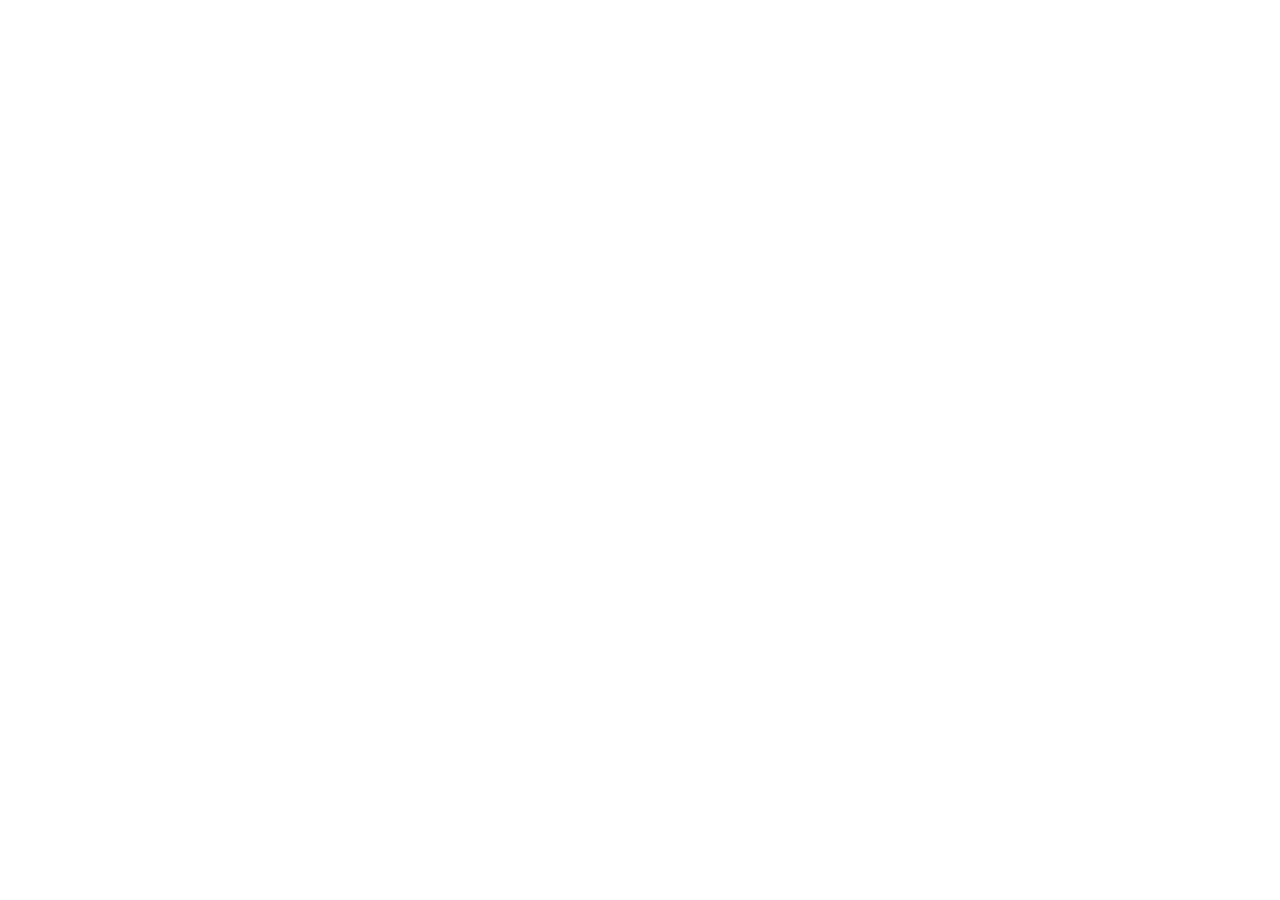
==== about.html @ f106d26b "Init : création du dépôt, arborescence des fichiers et structure HTML de base" ====
<!DOCTYPE html>
<html lang="fr">
<head>
 <meta charset="UTF-8">
 <meta name="viewport" content="width=device-width, initial-scale=1.0">
 <title>AfriTalent — A propos</title>
 <!-- Bootstrap 5 via CDN : feuille de style -->
 <link
href="https://cdn.jsdelivr.net/npm/bootstrap@5.3.0/dist/css/bootstrap.min.css"
rel="stylesheet">
 <!-- Votre feuille de style personnelle -->
 <link rel="stylesheet" href="css/style.css">
</head>
<body>
 <!-- Le contenu de la page sera ajoute ici -->
 <!-- Bootstrap 5 via CDN : script JavaScript -->
 <script
src="https://cdn.jsdelivr.net/npm/bootstrap@5.3.0/dist/js/bootstrap.bundle.min.js"
></script>
 <!-- Votre script JavaScript -->
 <script src="js/main.js"></script>
 </body>
</html>
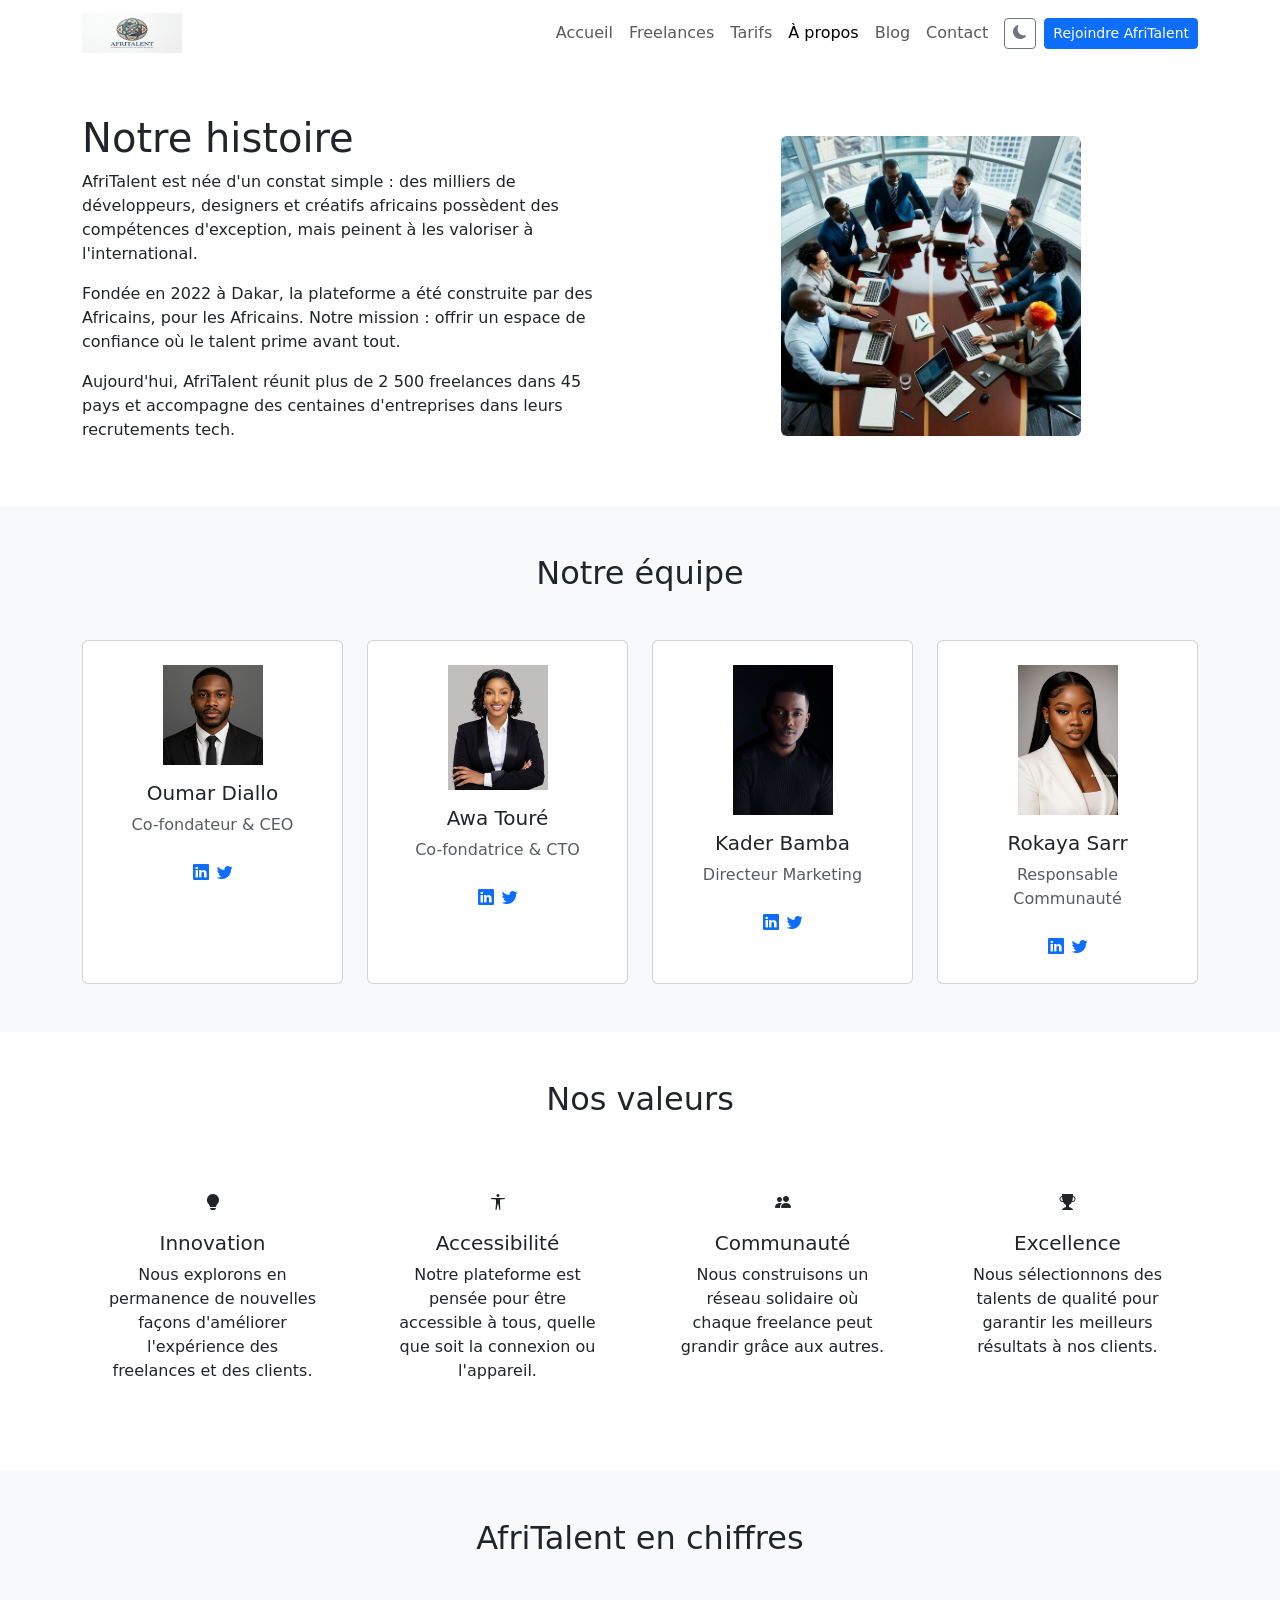
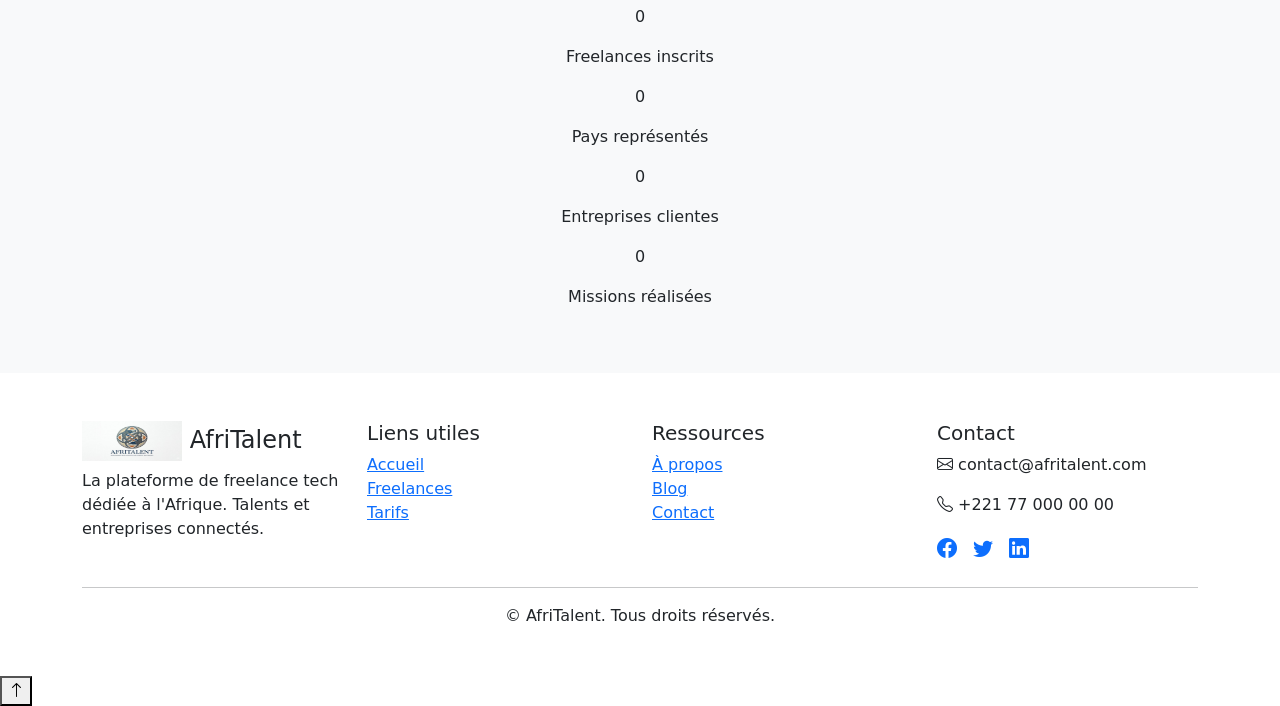
==== commit a8c718fd: "HTML : structure complète des 5 pages avec sections et contenu texte" ====
--- a/about.html
+++ b/about.html
@@ -1,23 +1,265 @@
 <!DOCTYPE html>
+
 <html lang="fr">
 <head>
- <meta charset="UTF-8">
- <meta name="viewport" content="width=device-width, initial-scale=1.0">
- <title>AfriTalent — A propos</title>
- <!-- Bootstrap 5 via CDN : feuille de style -->
- <link
-href="https://cdn.jsdelivr.net/npm/bootstrap@5.3.0/dist/css/bootstrap.min.css"
-rel="stylesheet">
- <!-- Votre feuille de style personnelle -->
- <link rel="stylesheet" href="css/style.css">
+  <meta charset="UTF-8">
+  <meta name="viewport" content="width=device-width, initial-scale=1.0">
+  <title>AfriTalent — À propos</title>
+
+  <link href="https://cdn.jsdelivr.net/npm/bootstrap@5.3.0/dist/css/bootstrap.min.css" rel="stylesheet">
+  <link href="https://cdn.jsdelivr.net/npm/bootstrap-icons@1.11.0/font/bootstrap-icons.css" rel="stylesheet">
+  <link href="https://fonts.googleapis.com/css2?family=Poppins:wght@600;700&family=Lato:wght@400;700&display=swap" rel="stylesheet">
+  <link rel="stylesheet" href="css/style.css">
 </head>
 <body>
- <!-- Le contenu de la page sera ajoute ici -->
- <!-- Bootstrap 5 via CDN : script JavaScript -->
- <script
-src="https://cdn.jsdelivr.net/npm/bootstrap@5.3.0/dist/js/bootstrap.bundle.min.js"
-></script>
- <!-- Votre script JavaScript -->
- <script src="js/main.js"></script>
- </body>
+
+ 
+
+ <nav class="navbar navbar-expand-lg" id="navbar">
+    <div class="container">
+          <a class="navbar-brand d-flex align-items-center gap-2" href="about.html">
+            <img src="images/WhatsApp Image 2026-04-07 at 17.41.24.jpeg" width="100" height="40" alt="Logo AfriTalent" />
+          </a>
+      </a>
+      <button
+        class="navbar-toggler"
+        type="button"
+        data-bs-toggle="collapse"
+        data-bs-target="#navMenu"
+        aria-controls="navMenu"
+        aria-expanded="false"
+        aria-label="Ouvrir le menu">
+        <span class="navbar-toggler-icon"></span>
+      </button>
+      <div class="collapse navbar-collapse" id="navMenu">
+        <ul class="navbar-nav ms-auto align-items-lg-center">
+          <li class="nav-item"><a class="nav-link" href="index.html">Accueil</a></li>
+          <li class="nav-item"><a class="nav-link" href="freelances.html">Freelances</a></li>
+          <li class="nav-item"><a class="nav-link" href="tarifs.html">Tarifs</a></li>
+          <li class="nav-item"><a class="nav-link active" href="about.html">À propos</a></li>
+          <li class="nav-item"><a class="nav-link" href="index.html#blog">Blog</a></li>
+          <li class="nav-item"><a class="nav-link" href="contact.html">Contact</a></li>
+          <li class="nav-item ms-lg-2">
+            <button id="darkModeToggle" class="btn btn-sm btn-outline-secondary" aria-label="Activer le mode sombre">
+              <i class="bi bi-moon-fill"></i>
+            </button>
+          </li>
+          <li class="nav-item ms-lg-2">
+            <a href="contact.html" class="btn btn-primary btn-sm">Rejoindre AfriTalent</a>
+          </li>
+        </ul>
+      </div>
+    </div>
+  </nav>
+ 
+  <main>
+
+
+<section id="notre-histoire" class="py-5">
+  <div class="container">
+    <div class="row align-items-center g-5">
+
+     
+      <div class="col-lg-6">
+        <h1 class="section-titre">Notre histoire</h1>
+        <p>AfriTalent est née d'un constat simple : des milliers de développeurs, designers et créatifs africains possèdent des compétences d'exception, mais peinent à les valoriser à l'international.</p>
+        <p>Fondée en 2022 à Dakar, la plateforme a été construite par des Africains, pour les Africains. Notre mission : offrir un espace de confiance où le talent prime avant tout.</p>
+        <p>Aujourd'hui, AfriTalent réunit plus de 2 500 freelances dans 45 pays et accompagne des centaines d'entreprises dans leurs recrutements tech.</p>
+      </div>
+
+     
+      <div class="col-lg-6 text-center">
+        <img
+          src="images/37081ba71fe676dae36eb520a37b9ba0.jpg"
+          width="300"
+          class="img-fluid rounded">
+      </div>
+
+    </div>
+  </div>
+</section>
+
+<section id="equipe" class="py-5 bg-light">
+  <div class="container">
+
+    <h2 class="section-titre text-center mb-5">Notre équipe</h2>
+
+    <div class="row g-4 justify-content-center">
+
+      
+      <div class="col-12 col-sm-6 col-md-3">
+        <div class="card carte-equipe text-center p-4 h-100">
+          <img src="images/78a49037be202bfa335fef1cf9e3718f.jpg" width="100" class="avatar-equipe mx-auto">
+          <h3 class="h5 mt-3">Oumar Diallo</h3>
+          <p class="text-muted">Co-fondateur & CEO</p>
+          <div class="d-flex justify-content-center gap-2 mt-2">
+            <a href="#" aria-label="LinkedIn de Oumar Diallo"><i class="bi bi-linkedin"></i></a>
+            <a href="#" aria-label="Twitter de Oumar Diallo"><i class="bi bi-twitter"></i></a>
+          </div>
+        </div>
+      </div>
+
+      <div class="col-12 col-sm-6 col-md-3">
+        <div class="card carte-equipe text-center p-4 h-100">
+          <img src="images/83b36988547b4e469c51b1bd72244a81.jpg" width="100" class="avatar-equipe mx-auto">
+          <h3 class="h5 mt-3">Awa Touré</h3>
+          <p class="text-muted">Co-fondatrice & CTO</p>
+          <div class="d-flex justify-content-center gap-2 mt-2">
+            <a href="#" aria-label="LinkedIn de Awa Touré"><i class="bi bi-linkedin"></i></a>
+            <a href="#" aria-label="Twitter de Awa Touré"><i class="bi bi-twitter"></i></a>
+          </div>
+        </div>
+      </div>
+
+      
+      <div class="col-12 col-sm-6 col-md-3">
+        <div class="card carte-equipe text-center p-4 h-100">
+          <img src="images/c1a7aeb50eb91ceb8b17fdafae41c72e.jpg" width="100" class="avatar-equipe mx-auto">
+          <h3 class="h5 mt-3">Kader Bamba</h3>
+          <p class="text-muted">Directeur Marketing</p>
+          <div class="d-flex justify-content-center gap-2 mt-2">
+            <a href="#" aria-label="LinkedIn de Kader Bamba"><i class="bi bi-linkedin"></i></a>
+            <a href="#" aria-label="Twitter de Kader Bamba"><i class="bi bi-twitter"></i></a>
+          </div>
+        </div>
+      </div>
+
+     
+      <div class="col-12 col-sm-6 col-md-3">
+        <div class="card carte-equipe text-center p-4 h-100">
+          <img src="images/bd002c3fc8a3ac8dc9d9a5e6d3c851af.jpg" width="100" class="avatar-equipe mx-auto">
+          <h3 class="h5 mt-3">Rokaya Sarr</h3>
+          <p class="text-muted">Responsable Communauté</p>
+          <div class="d-flex justify-content-center gap-2 mt-2">
+            <a href="#" aria-label="LinkedIn de Rokia Sanogo"><i class="bi bi-linkedin"></i></a>
+            <a href="#" aria-label="Twitter de Rokia Sanogo"><i class="bi bi-twitter"></i></a>
+          </div>
+        </div>
+      </div>
+
+    </div>
+
+  </div>
+</section>
+
+<section id="valeurs" class="py-5">
+  <div class="container">
+
+    <h2 class="section-titre text-center mb-5">Nos valeurs</h2>
+
+    <div class="row g-4 text-center">
+
+      <div class="col-12 col-sm-6 col-md-3">
+        <div class="carte-valeur p-4">
+          <i class="bi bi-lightbulb-fill valeur-icon"></i>
+          <h3 class="h5 mt-3">Innovation</h3>
+          <p>Nous explorons en permanence de nouvelles façons d'améliorer l'expérience des freelances et des clients.</p>
+        </div>
+      </div>
+
+      <div class="col-12 col-sm-6 col-md-3">
+        <div class="carte-valeur p-4">
+          <i class="bi bi-universal-access valeur-icon"></i>
+          <h3 class="h5 mt-3">Accessibilité</h3>
+          <p>Notre plateforme est pensée pour être accessible à tous, quelle que soit la connexion ou l'appareil.</p>
+        </div>
+      </div>
+
+      <div class="col-12 col-sm-6 col-md-3">
+        <div class="carte-valeur p-4">
+          <i class="bi bi-people-fill valeur-icon"></i>
+          <h3 class="h5 mt-3">Communauté</h3>
+          <p>Nous construisons un réseau solidaire où chaque freelance peut grandir grâce aux autres.</p>
+        </div>
+      </div>
+
+      <div class="col-12 col-sm-6 col-md-3">
+        <div class="carte-valeur p-4">
+          <i class="bi bi-trophy-fill valeur-icon"></i>
+          <h3 class="h5 mt-3">Excellence</h3>
+          <p>Nous sélectionnons des talents de qualité pour garantir les meilleurs résultats à nos clients.</p>
+        </div>
+      </div>
+
+    </div>
+
+  </div>
+</section>
+
+<section id="chiffres" class="py-5 bg-light">
+  <div class="container">
+
+    <h2 class="section-titre text-center mb-5">AfriTalent en chiffres</h2>
+    <div class="bento-grid">
+      <div class="bento-card bento-large text-center">
+        <p class="stat-nombre" data-cible="2500">0</p>
+        <p class="stat-label">Freelances inscrits</p>
+      </div>
+      <div class="bento-card text-center">
+        <p class="stat-nombre" data-cible="45">0</p>
+        <p class="stat-label">Pays représentés</p>
+      </div>
+      <div class="bento-card text-center">
+        <p class="stat-nombre" data-cible="800">0</p>
+        <p class="stat-label">Entreprises clientes</p>
+      </div>
+      <div class="bento-card bento-large text-center">
+        <p class="stat-nombre" data-cible="12000">0</p>
+        <p class="stat-label">Missions réalisées</p>
+      </div>
+    </div>
+
+  </div>
+</section>
+  </main>
+
+  <footer class="py-5">
+    <div class="container">
+      <div class="row g-4">
+         <div class="col-12 col-md-3">
+          <h4><img src="images/WhatsApp Image 2026-04-07 at 17.41.24.jpeg" width="100" height="40" alt="Logo AfriTalent" /> AfriTalent</h4>
+          <p>La plateforme de freelance tech dédiée à l'Afrique. Talents et entreprises connectés.</p>
+        </div>
+        <div class="col-6 col-md-3">
+          <h5>Liens utiles</h5>
+          <ul class="list-unstyled">
+            <li><a href="index.html">Accueil</a></li>
+            <li><a href="freelances.html">Freelances</a></li>
+            <li><a href="tarifs.html">Tarifs</a></li>
+          </ul>
+        </div>
+        <div class="col-6 col-md-3">
+          <h5>Ressources</h5>
+          <ul class="list-unstyled">
+            <li><a href="about.html">À propos</a></li>
+            <li><a href="index.html#blog">Blog</a></li>
+            <li><a href="contact.html">Contact</a></li>
+          </ul>
+        </div>
+        <div class="col-12 col-md-3">
+          <h5>Contact</h5>
+          <p><i class="bi bi-envelope"></i> contact@afritalent.com</p>
+          <p><i class="bi bi-telephone"></i> +221 77 000 00 00</p>
+          <div class="d-flex gap-3 mt-2">
+            <a href="#" aria-label="Facebook AfriTalent"><i class="bi bi-facebook fs-5"></i></a>
+            <a href="#" aria-label="Twitter AfriTalent"><i class="bi bi-twitter fs-5"></i></a>
+            <a href="#" aria-label="LinkedIn AfriTalent"><i class="bi bi-linkedin fs-5"></i></a>
+          </div>
+        </div>
+      </div>
+      <hr class="mt-4">
+      <p class="text-center mb-0">© <span id="annee"></span> AfriTalent. Tous droits réservés.</p>
+    </div>
+  </footer>
+
+
+  <button id="btnHaut" aria-label="Retour en haut de page">
+    <i class="bi bi-arrow-up"></i>
+  </button>
+
+  <script src="https://cdn.jsdelivr.net/npm/bootstrap@5.3.0/dist/js/bootstrap.bundle.min.js"></script>
+
+  <script src="js/main.js"></script>
+
+</body>
 </html>
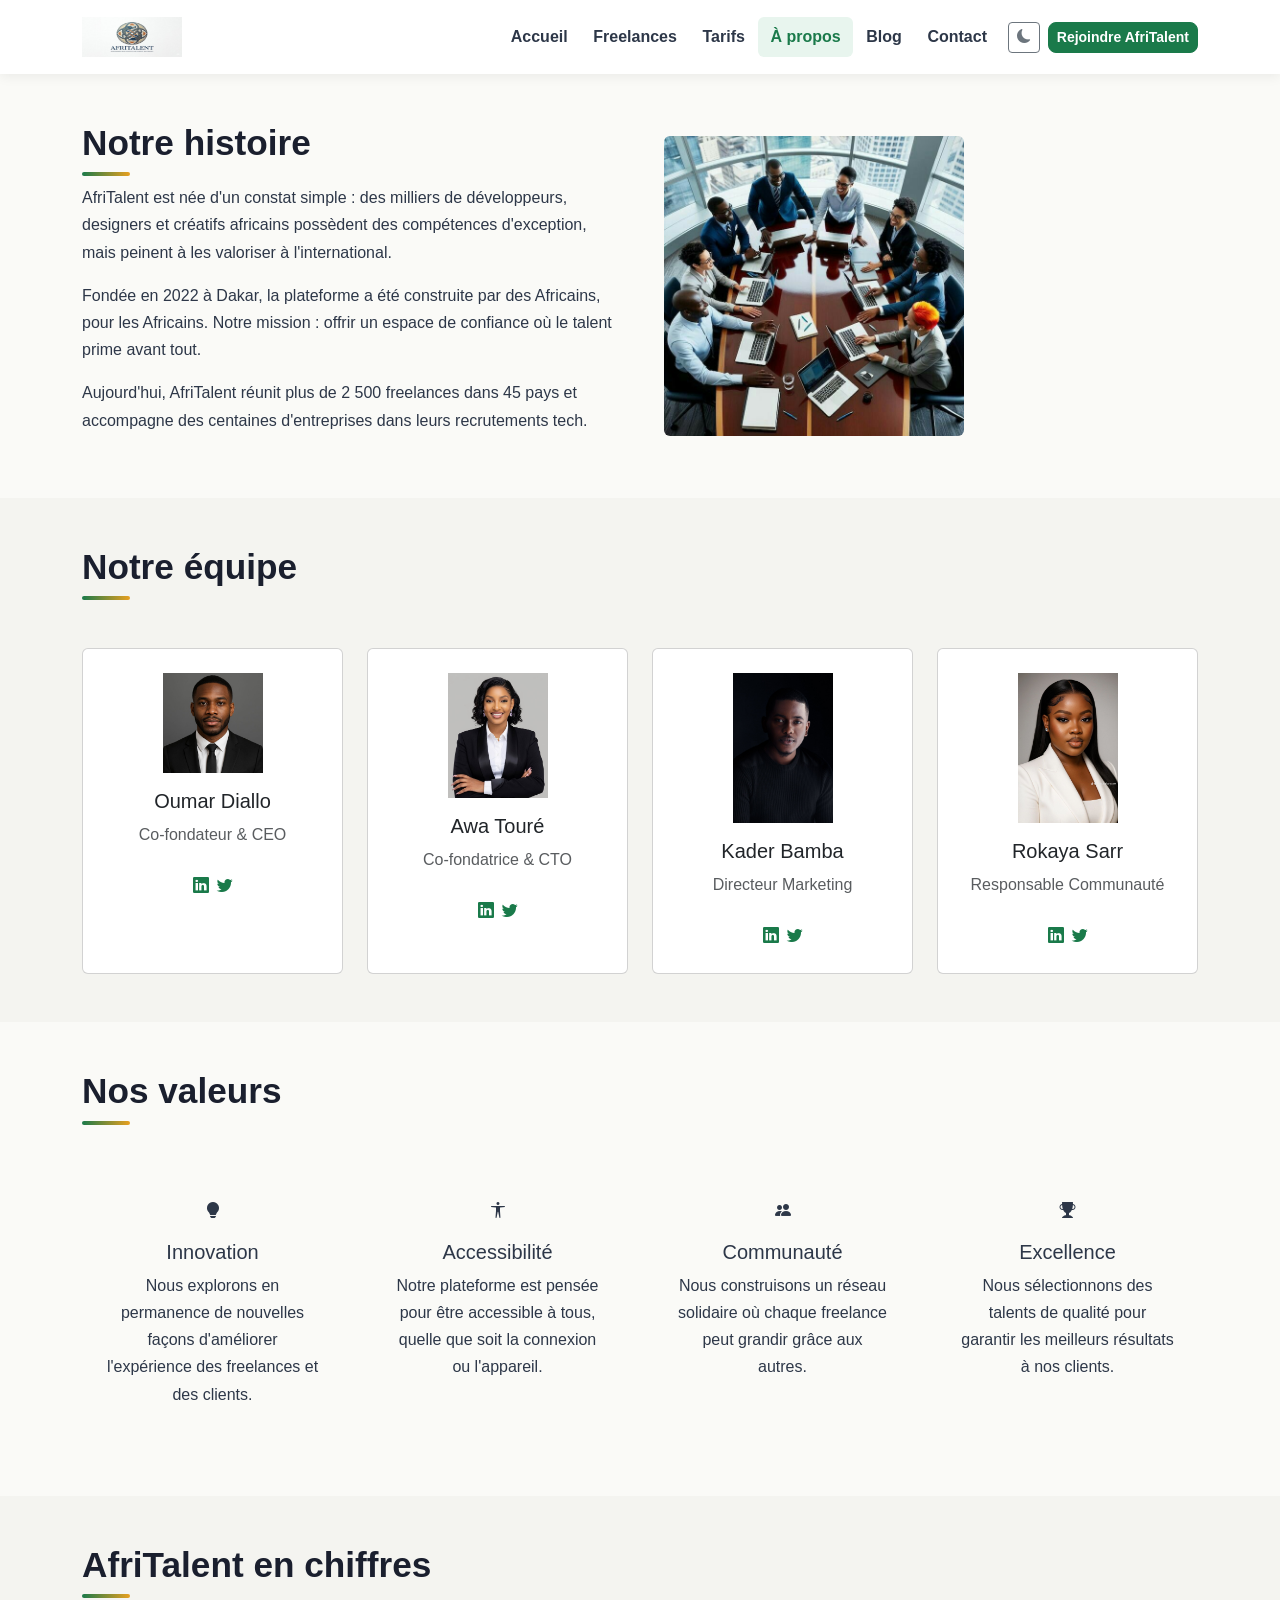
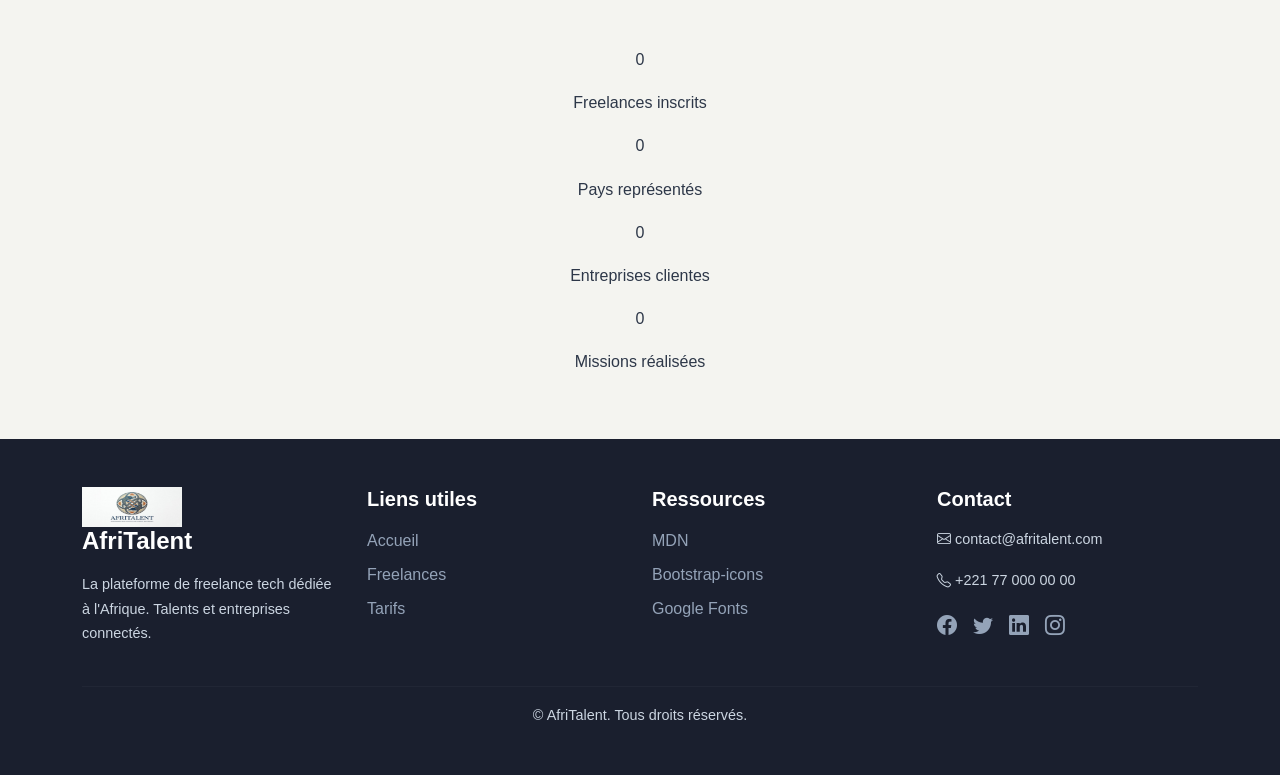
==== commit 2b1aab99: "CSS : variables, typographie, layout général et styles de base" ====
--- a/about.html
+++ b/about.html
@@ -230,10 +230,10 @@
         </div>
         <div class="col-6 col-md-3">
           <h5>Ressources</h5>
-          <ul class="list-unstyled">
-            <li><a href="about.html">À propos</a></li>
-            <li><a href="index.html#blog">Blog</a></li>
-            <li><a href="contact.html">Contact</a></li>
+            <ul class="list-unstyled">
+            <li><a href="https://developer.mozilla.org/fr/">MDN</a></li>
+            <li><a href="https://icons.getbootstrap.com/">Bootstrap-icons</a></li>
+            <li><a href="https://fonts.googleapis.com/css2?family=Poppins:wght@600;700&family=Lato:wght@400;700&display=swap">Google Fonts</a></li>
           </ul>
         </div>
         <div class="col-12 col-md-3">
@@ -244,6 +244,7 @@
             <a href="#" aria-label="Facebook AfriTalent"><i class="bi bi-facebook fs-5"></i></a>
             <a href="#" aria-label="Twitter AfriTalent"><i class="bi bi-twitter fs-5"></i></a>
             <a href="#" aria-label="LinkedIn AfriTalent"><i class="bi bi-linkedin fs-5"></i></a>
+            <a href="#" aria-label="Instagram AfriTalent"><i class="bi bi-instagram fs-5"></i></a>
           </div>
         </div>
       </div>
--- a/css/style.css
+++ b/css/style.css
@@ -0,0 +1,179 @@
+/* COMMIT 3 — CSS : variables, typographie, layout général et styles de base */
+
+:root {
+  --vert:        #1a7a4a;
+  --vert-clair:  #25a060;
+  --vert-pale:   #e8f5ee;
+  --or:          #e8a020;
+  --or-clair:    #fef3dc;
+  --blanc:       #ffffff;
+  --creme:       #fafaf7;
+  --gris-clair:  #f4f4f0;
+  --gris-texte:  #6b7280;
+  --sombre:      #1a1f2e;
+  --texte:       #2d3748;
+  --ombre:       0 4px 20px rgba(0,0,0,.08);
+  --ombre-forte: 0 8px 32px rgba(0,0,0,.14);
+  --radius:      12px;
+  --radius-lg:   20px;
+  --transition:  .25s ease;
+}
+
+body.dark-mode {
+  --blanc:      #1a1f2e;
+  --creme:      #141824;
+  --gris-clair: #1e2535;
+  --texte:      #e2e8f0;
+  --gris-texte: #94a3b8;
+  --vert-pale:  #0e2a1c;
+  --or-clair:   #2a1f00;
+  background-color: #141824 !important;
+  color: #e2e8f0 !important;
+}
+
+*, *::before, *::after { box-sizing: border-box; margin: 0; padding: 0; }
+html { scroll-behavior: smooth; overflow-x: hidden; }
+
+body {
+  font-family: 'Lato', sans-serif;
+  font-size: 16px;
+  line-height: 1.7;
+  color: var(--texte);
+  background: var(--creme);
+  overflow-x: hidden;
+  transition: background var(--transition), color var(--transition);
+}
+
+img { max-width: 100%; display: block; }
+a { color: var(--vert); text-decoration: none; transition: color var(--transition); }
+a:hover { color: var(--vert-clair); }
+:focus-visible { outline: 3px solid var(--vert); outline-offset: 3px; }
+
+h1, h2, h3, h4, h5, h6, .hero-titre, .section-titre {
+  font-family: 'Poppins', sans-serif;
+  font-weight: 700;
+  line-height: 1.2;
+}
+
+.section-titre {
+  font-size: clamp(1.6rem, 3vw, 2.2rem);
+  color: var(--sombre);
+  position: relative;
+  display: inline-block;
+}
+body.dark-mode .section-titre { color: var(--texte); }
+
+.section-titre::after {
+  content: '';
+  display: block;
+  width: 48px;
+  height: 4px;
+  background: linear-gradient(90deg, var(--vert), var(--or));
+  border-radius: 2px;
+  margin-top: 8px;
+}
+.text-center .section-titre::after { margin-inline: auto; }
+
+.bg-light { background-color: var(--gris-clair) !important; }
+body.dark-mode .bg-light { background-color: #1e2535 !important; }
+
+#navbar {
+  background: var(--blanc);
+  box-shadow: 0 2px 12px rgba(0,0,0,.07);
+  padding: .75rem 0;
+  position: sticky;
+  top: 0;
+  z-index: 1000;
+  min-height: 64px;
+  transition: all var(--transition);
+}
+body.dark-mode #navbar { background: #1a1f2e !important; }
+
+#navbar .nav-link {
+  font-weight: 700;
+  color: var(--texte);
+  padding: .4rem .8rem;
+  border-radius: 6px;
+  transition: background var(--transition), color var(--transition);
+}
+#navbar .nav-link:hover,
+#navbar .nav-link.active {
+  color: var(--vert);
+  background: var(--vert-pale);
+}
+body.dark-mode #navbar .nav-link { color: var(--texte); }
+
+.btn-primary {
+  background: var(--vert) !important;
+  border-color: var(--vert) !important;
+  color: #fff !important;
+  font-weight: 700;
+  border-radius: 8px;
+  transition: all var(--transition);
+}
+.btn-primary:hover {
+  background: var(--vert-clair) !important;
+  border-color: var(--vert-clair) !important;
+  transform: translateY(-1px);
+  box-shadow: 0 4px 14px rgba(26,122,74,.35);
+}
+.btn-outline-primary {
+  color: var(--vert) !important;
+  border-color: var(--vert) !important;
+  font-weight: 700;
+  border-radius: 8px;
+  background: transparent !important;
+  transition: all var(--transition);
+}
+.btn-outline-primary:hover {
+  background: var(--vert) !important;
+  color: #fff !important;
+  transform: translateY(-1px);
+}
+
+footer { background: var(--sombre); color: #cbd5e1; }
+footer h4, footer h5 { color: #fff; font-family: 'Poppins', sans-serif; font-weight: 700; margin-bottom: 1rem; }
+footer a { color: #94a3b8; transition: color var(--transition); }
+footer a:hover { color: var(--or); }
+footer hr { border-color: rgba(255,255,255,.12); }
+footer p { font-size: .9rem; }
+footer li { margin-bottom: .4rem; }
+
+#btnHaut {
+  position: fixed !important;
+  bottom: 2rem !important;
+  right: 2rem !important;
+  width: 52px !important;
+  height: 52px !important;
+  border-radius: 50% !important;
+  background: var(--vert) !important;
+  color: #fff !important;
+  border: none !important;
+  font-size: 1.3rem !important;
+  cursor: pointer !important;
+  display: flex !important;
+  align-items: center !important;
+  justify-content: center !important;
+  padding: 0 !important;
+  opacity: 0;
+  pointer-events: none;
+  transform: translateY(14px);
+  transition: opacity .35s ease, transform .35s ease;
+  box-shadow: 0 4px 18px rgba(26,122,74,.5) !important;
+  z-index: 9999 !important;
+}
+#btnHaut.visible {
+  opacity: 1 !important;
+  pointer-events: auto !important;
+  transform: translateY(0) !important;
+}
+#btnHaut:hover { background: var(--vert-clair) !important; transform: translateY(-4px) !important; }
+
+body.dark-mode h1, body.dark-mode h2, body.dark-mode h3,
+body.dark-mode h4, body.dark-mode h5, body.dark-mode p,
+body.dark-mode li, body.dark-mode label { color: var(--texte); }
+body.dark-mode .text-muted { color: #94a3b8 !important; }
+body.dark-mode .card { background: #1e2535 !important; }
+body.dark-mode .card-title,
+body.dark-mode .card-text { color: var(--texte) !important; }
+
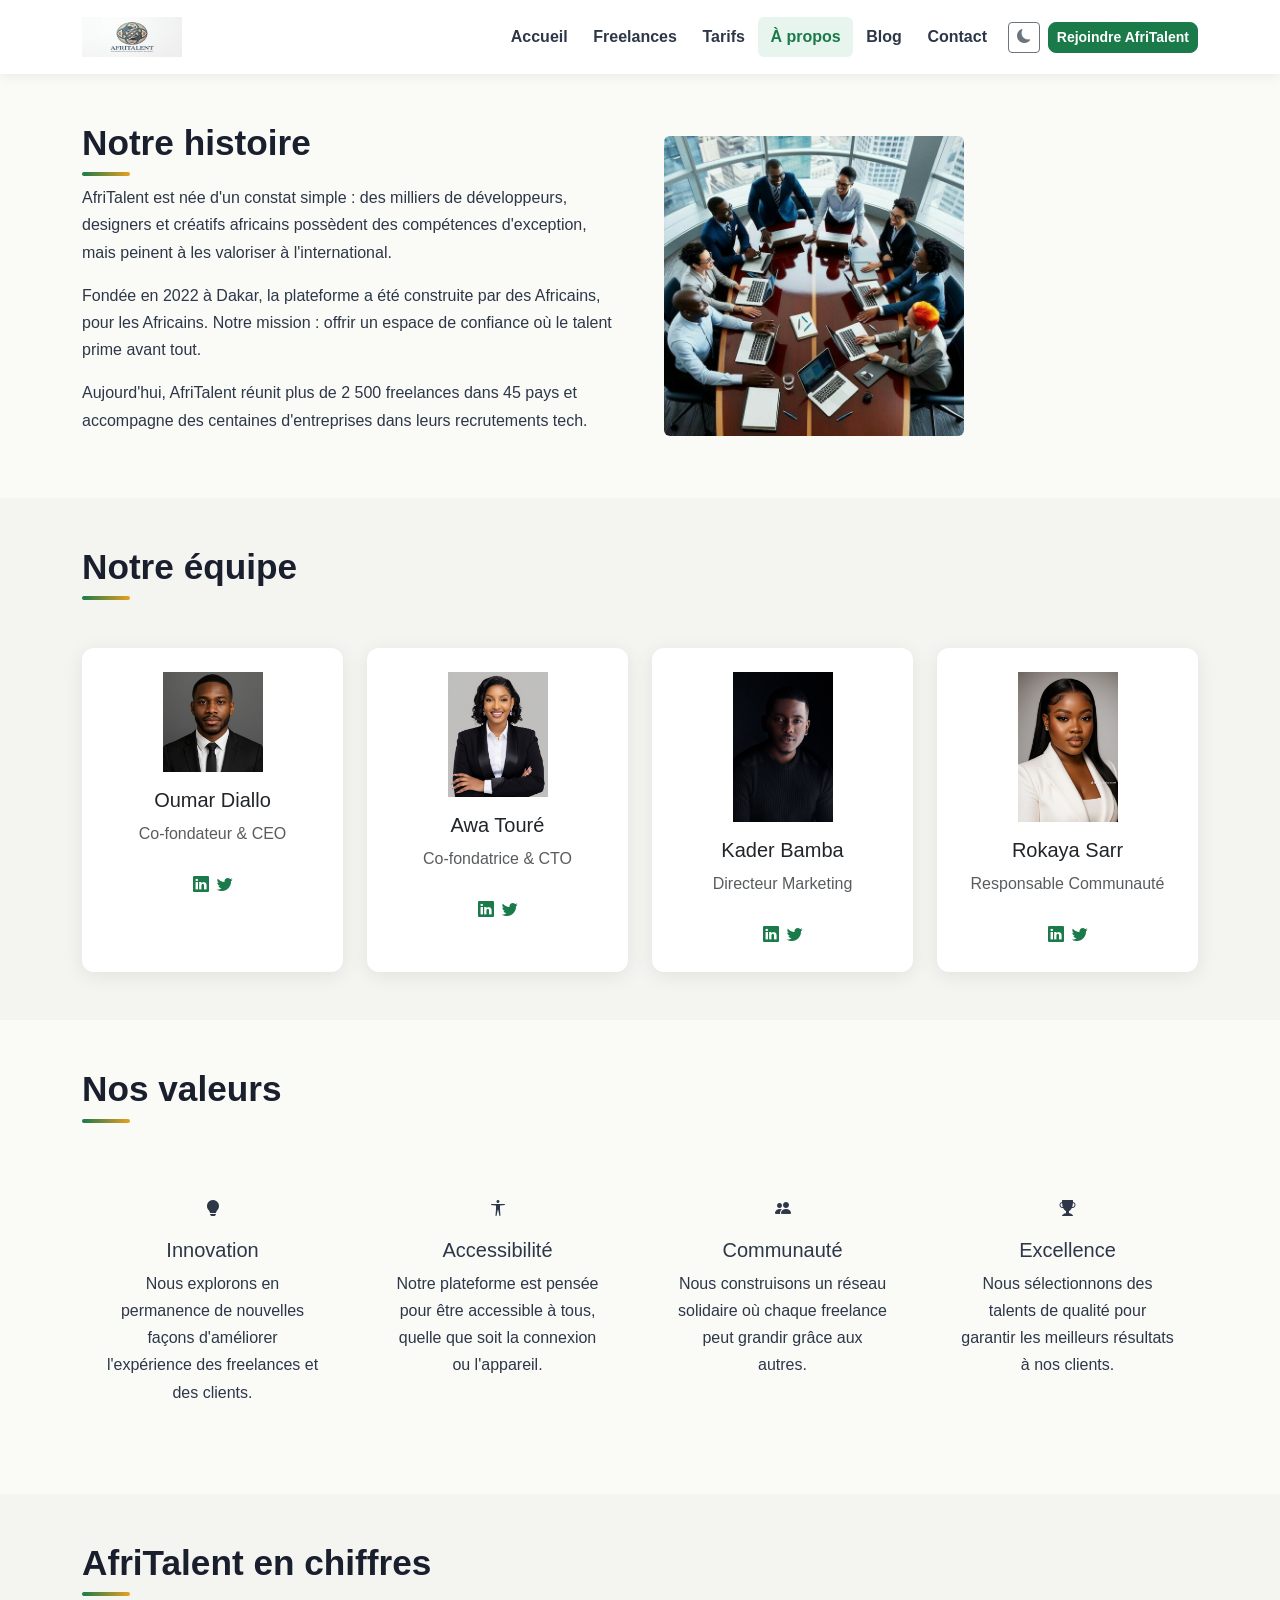
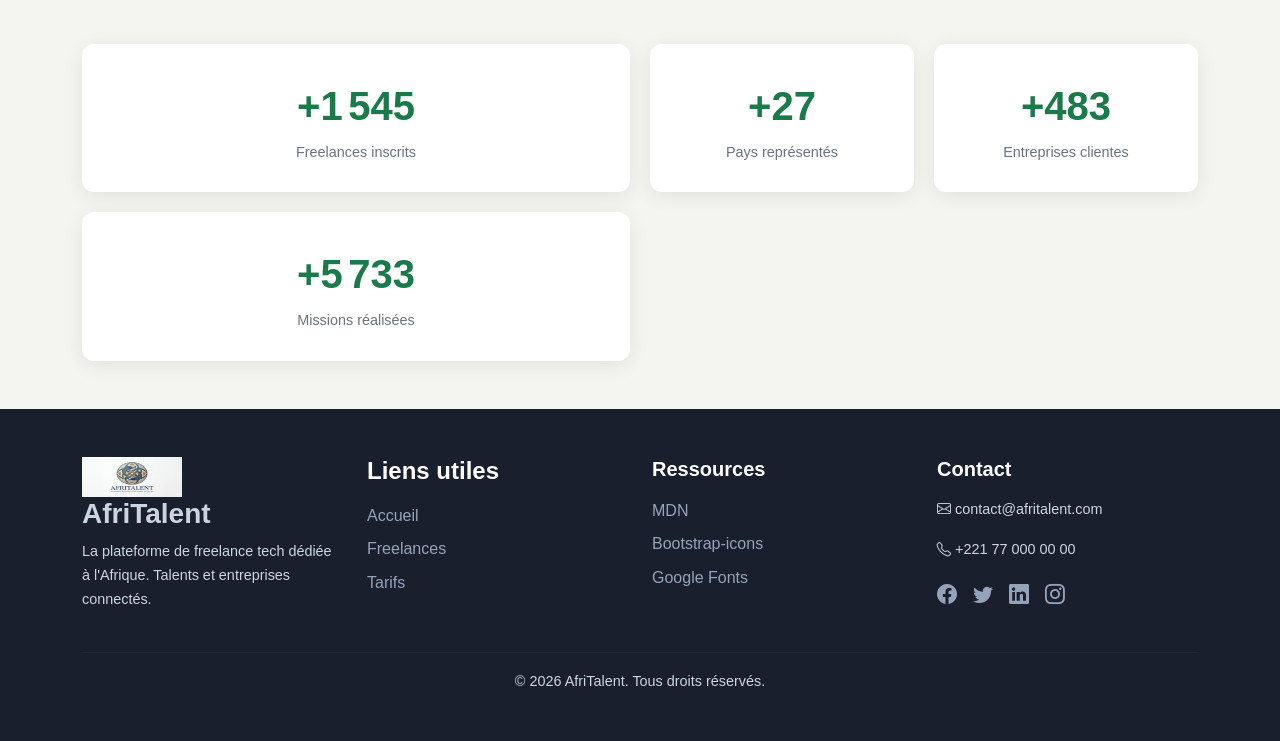
==== commit fcf507e5: ": Finalisation : corrections responsive, optimisation du code et commentaires" ====
--- a/about.html
+++ b/about.html
@@ -18,9 +18,9 @@
  <nav class="navbar navbar-expand-lg" id="navbar">
     <div class="container">
           <a class="navbar-brand d-flex align-items-center gap-2" href="about.html">
-            <img src="images/WhatsApp Image 2026-04-07 at 17.41.24.jpeg" width="100" height="40" alt="Logo AfriTalent" />
+            <img src="images/WhatsApp_Image_2026-04-07_at_17.41.24.jpeg" width="100" height="40" alt="Logo AfriTalent" >
           </a>
-      </a>
+      
       <button
         class="navbar-toggler"
         type="button"
@@ -72,7 +72,8 @@
         <img
           src="images/37081ba71fe676dae36eb520a37b9ba0.jpg"
           width="300"
-          class="img-fluid rounded">
+          class="img-fluid rounded"
+          alt="img-fluid rounded">
       </div>
 
     </div>
@@ -89,7 +90,7 @@
       
       <div class="col-12 col-sm-6 col-md-3">
         <div class="card carte-equipe text-center p-4 h-100">
-          <img src="images/78a49037be202bfa335fef1cf9e3718f.jpg" width="100" class="avatar-equipe mx-auto">
+          <img src="images/78a49037be202bfa335fef1cf9e3718f.jpg" width="100" class="avatar-equipe mx-auto" alt="avatar-equipe mx-auto">
           <h3 class="h5 mt-3">Oumar Diallo</h3>
           <p class="text-muted">Co-fondateur & CEO</p>
           <div class="d-flex justify-content-center gap-2 mt-2">
@@ -101,7 +102,7 @@
 
       <div class="col-12 col-sm-6 col-md-3">
         <div class="card carte-equipe text-center p-4 h-100">
-          <img src="images/83b36988547b4e469c51b1bd72244a81.jpg" width="100" class="avatar-equipe mx-auto">
+          <img src="images/83b36988547b4e469c51b1bd72244a81.jpg" width="100" class="avatar-equipe mx-auto" alt="avatar-equipe mx-auto">
           <h3 class="h5 mt-3">Awa Touré</h3>
           <p class="text-muted">Co-fondatrice & CTO</p>
           <div class="d-flex justify-content-center gap-2 mt-2">
@@ -114,7 +115,7 @@
       
       <div class="col-12 col-sm-6 col-md-3">
         <div class="card carte-equipe text-center p-4 h-100">
-          <img src="images/c1a7aeb50eb91ceb8b17fdafae41c72e.jpg" width="100" class="avatar-equipe mx-auto">
+          <img src="images/c1a7aeb50eb91ceb8b17fdafae41c72e.jpg" width="100" class="avatar-equipe mx-auto" alt="avatar-equipe mx-auto">
           <h3 class="h5 mt-3">Kader Bamba</h3>
           <p class="text-muted">Directeur Marketing</p>
           <div class="d-flex justify-content-center gap-2 mt-2">
@@ -127,7 +128,7 @@
      
       <div class="col-12 col-sm-6 col-md-3">
         <div class="card carte-equipe text-center p-4 h-100">
-          <img src="images/bd002c3fc8a3ac8dc9d9a5e6d3c851af.jpg" width="100" class="avatar-equipe mx-auto">
+          <img src="images/bd002c3fc8a3ac8dc9d9a5e6d3c851af.jpg" width="100" class="avatar-equipe mx-auto" alt="avatar-equipe mx-auto">
           <h3 class="h5 mt-3">Rokaya Sarr</h3>
           <p class="text-muted">Responsable Communauté</p>
           <div class="d-flex justify-content-center gap-2 mt-2">
@@ -217,11 +218,11 @@
     <div class="container">
       <div class="row g-4">
          <div class="col-12 col-md-3">
-          <h4><img src="images/WhatsApp Image 2026-04-07 at 17.41.24.jpeg" width="100" height="40" alt="Logo AfriTalent" /> AfriTalent</h4>
+          <h3><img src="images/WhatsApp_Image_2026-04-07_at_17.41.24.jpeg" width="100" height="40" alt="Logo AfriTalent" > AfriTalent</h3>
           <p>La plateforme de freelance tech dédiée à l'Afrique. Talents et entreprises connectés.</p>
         </div>
         <div class="col-6 col-md-3">
-          <h5>Liens utiles</h5>
+          <h4>Liens utiles</h4>
           <ul class="list-unstyled">
             <li><a href="index.html">Accueil</a></li>
             <li><a href="freelances.html">Freelances</a></li>
--- a/css/style.css
+++ b/css/style.css
@@ -1,5 +1,5 @@
 /* COMMIT 3 — CSS : variables, typographie, layout général et styles de base */
-
+/* variable globale */
 :root {
   --vert:        #1a7a4a;
   --vert-clair:  #25a060;
@@ -18,7 +18,7 @@
   --radius-lg:   20px;
   --transition:  .25s ease;
 }
-
+/* variable en mode sombre */
 body.dark-mode {
   --blanc:      #1a1f2e;
   --creme:      #141824;
@@ -177,3 +177,207 @@
 body.dark-mode .card-title,
 body.dark-mode .card-text { color: var(--texte) !important; }
 
+/* COMMIT 4 — CSS : Bento Grid, sections hero et catégories, effets hover */
+
+#hero {
+  background: linear-gradient(135deg, var(--vert-pale) 0%, var(--creme) 60%, var(--or-clair) 100%);
+  overflow: hidden;
+}
+.hero-titre {
+  font-size: clamp(2rem, 5vw, 3rem);
+  color: var(--sombre);
+  line-height: 1.15;
+}
+body.dark-mode .hero-titre { color: var(--texte); }
+.hero-sous-titre { font-size: 1.15rem; color: var(--gris-texte); margin-top: .75rem; }
+.hero-img {
+  border-radius: var(--radius-lg);
+  box-shadow: var(--ombre-forte);
+  width: 100%;
+  max-width: 420px;
+  object-fit: cover;
+  animation: floatY 4s ease-in-out infinite;
+}
+@keyframes floatY {
+  0%, 100% { transform: translateY(0); }
+  50%       { transform: translateY(-10px); }
+}
+
+.stats-row {
+  background: var(--blanc);
+  border-radius: var(--radius-lg);
+  padding: 1.5rem;
+  box-shadow: var(--ombre);
+  margin-top: 2rem;
+}
+body.dark-mode .stats-row { background: #1e2535; }
+.stat-nombre {
+  font-family: 'Poppins', sans-serif;
+  font-size: clamp(1.8rem, 4vw, 2.5rem);
+  font-weight: 700;
+  color: var(--vert);
+  margin-bottom: 0;
+}
+.stat-label { font-size: .9rem; color: var(--gris-texte); margin-bottom: 0; }
+
+.bento-grid {
+  display: grid;
+  grid-template-columns: repeat(4, 1fr);
+  gap: 1.25rem;
+}
+.bento-card {
+  background: var(--blanc);
+  border-radius: var(--radius);
+  padding: 1.75rem;
+  box-shadow: var(--ombre);
+  transition: transform var(--transition), box-shadow var(--transition);
+  position: relative;
+  overflow: hidden;
+}
+body.dark-mode .bento-card { background: #1e2535; }
+.bento-card:hover { transform: translateY(-4px); box-shadow: var(--ombre-forte); }
+.bento-large { grid-column: span 2; }
+.bento-icon { font-size: 2.2rem; color: var(--vert); display: block; margin-bottom: .75rem; }
+.bento-card h3 { font-size: 1.1rem; font-weight: 700; margin-bottom: .5rem; }
+.etape-num {
+  font-family: 'Poppins', sans-serif;
+  font-size: 3rem;
+  font-weight: 700;
+  color: var(--or);
+  opacity: .18;
+  position: absolute;
+  top: .5rem; right: 1rem;
+  line-height: 1;
+  pointer-events: none;
+}
+
+.carte-categorie {
+  background: var(--blanc);
+  border-radius: var(--radius);
+  box-shadow: var(--ombre);
+  border: 2px solid transparent;
+  cursor: pointer;
+  transition: all var(--transition);
+}
+body.dark-mode .carte-categorie { background: #1e2535; }
+.carte-categorie:hover { transform: translateY(-5px); box-shadow: var(--ombre-forte); border-color: var(--vert); }
+.cat-icon { font-size: 2.5rem; color: var(--vert); display: block; margin-bottom: .75rem; transition: transform var(--transition); }
+.carte-categorie:hover .cat-icon { transform: scale(1.15) rotate(-5deg); }
+.carte-categorie h3 { font-size: 1rem; font-weight: 700; margin-bottom: .25rem; }
+.carte-categorie p { font-size: .85rem; color: var(--gris-texte); margin: 0; }
+
+#temoignages { background: var(--vert-pale); }
+body.dark-mode #temoignages { background: #1e2535; }
+.temoignage-carte {
+  background: var(--blanc);
+  border-radius: var(--radius-lg);
+  padding: 2.5rem 2rem;
+  max-width: 600px;
+  box-shadow: var(--ombre);
+}
+body.dark-mode .temoignage-carte { background: #1a1f2e; }
+.avatar-temoignage {
+  width: 80px; height: 80px;
+  border-radius: 50%;
+  object-fit: cover;
+  border: 3px solid var(--vert);
+  margin: 0 auto;
+}
+.temoignage-carte .blockquote p { font-size: 1.05rem; font-style: italic; }
+.etoiles { color: #f59e0b; font-size: 1.1rem; letter-spacing: 2px; }
+
+#carouselTemoignages .carousel-control-prev,
+#carouselTemoignages .carousel-control-next {
+  width: 40px; height: 40px;
+  background: var(--vert);
+  border-radius: 50%;
+  top: 50%; transform: translateY(-50%);
+  opacity: 1;
+}
+#carouselTemoignages .carousel-control-prev { left: -20px; }
+#carouselTemoignages .carousel-control-next { right: -20px; }
+
+.card {
+  border: none;
+  border-radius: var(--radius);
+  box-shadow: var(--ombre);
+  overflow: hidden;
+  background: var(--blanc);
+  transition: transform var(--transition), box-shadow var(--transition);
+}
+body.dark-mode .card { background: #1e2535 !important; }
+.card:hover { transform: translateY(-5px); box-shadow: var(--ombre-forte); }
+.card-img-top { width: 100% !important; height: 200px; object-fit: cover; }
+.card-footer { background: transparent; border-top: 1px solid rgba(0,0,0,.06); }
+
+#cta { background: linear-gradient(135deg, var(--vert) 0%, var(--vert-clair) 100%); }
+#cta .section-titre, #cta p { color: #fff; }
+#cta .section-titre::after { background: rgba(255,255,255,.5); }
+#cta .btn-primary { background: #fff !important; color: var(--vert) !important; border-color: #fff !important; }
+
+.avatar-freelance {
+  width: 90px;
+  height: 90px;
+  border-radius: 50%;
+  object-fit: cover;
+  border: 3px solid var(--vert);
+  margin: 0 auto;
+}
+
+/* Boutons de filtre — style pill */
+#filtres .btn-filtre {
+  border-radius: 999px;
+  font-weight: 700;
+  font-size: .88rem;
+  padding: .4rem 1.2rem;
+  border-width: 2px;
+  transition: all var(--transition);
+}
+#filtres .btn-filtre:hover {
+  transform: translateY(-2px);
+  box-shadow: 0 4px 12px rgba(26,122,74,.25);
+}
+
+/* Carte freelance masquée par le filtre JS */
+.carte-freelance { transition: opacity .25s ease; }
+.carte-freelance.masquee { display: none !important; }
+
+/* COMMIT 5 — CSS : responsive design mobile et tablette, media queries */
+
+@media (max-width: 575px) {
+  .hero-titre { font-size: 1.8rem; }
+  .hero-sous-titre { font-size: 1rem; }
+  #hero .d-flex.gap-3 { flex-direction: column; align-items: stretch; }
+  #hero .btn { width: 100%; text-align: center; }
+  .bento-grid { grid-template-columns: 1fr; }
+  .bento-large { grid-column: span 1; }
+  .stat-nombre { font-size: 1.6rem; }
+  .temoignage-carte { padding: 1.5rem 1rem; }
+  #carouselTemoignages .carousel-control-prev,
+  #carouselTemoignages .carousel-control-next { display: none; }
+  .card-img-top { height: 160px; }
+  .carte-populaire { transform: scale(1); }
+  footer h4, footer h5 { margin-top: 1rem; }
+  #navbar .navbar-collapse {
+    background: var(--blanc);
+    padding: 1rem;
+    border-radius: 0 0 var(--radius) var(--radius);
+    box-shadow: var(--ombre);
+  }
+  body.dark-mode #navbar .navbar-collapse { background: #1a1f2e; }
+}
+
+@media (max-width: 991px) {
+  .bento-grid { grid-template-columns: repeat(2, 1fr); }
+  .bento-large { grid-column: span 2; }
+  .hero-img { max-width: 320px; margin: 0 auto; }
+  .carte-populaire { transform: scale(1); margin-bottom: 1rem; }
+  #carouselTemoignages .carousel-control-prev,
+  #carouselTemoignages .carousel-control-next { display: none; }
+}
+
+@media (min-width: 1200px) {
+  .bento-grid { grid-template-columns: repeat(4, 1fr); }
+  .hero-img { max-width: 460px; }
+  .carte-populaire { transform: scale(1.03); }
+}
